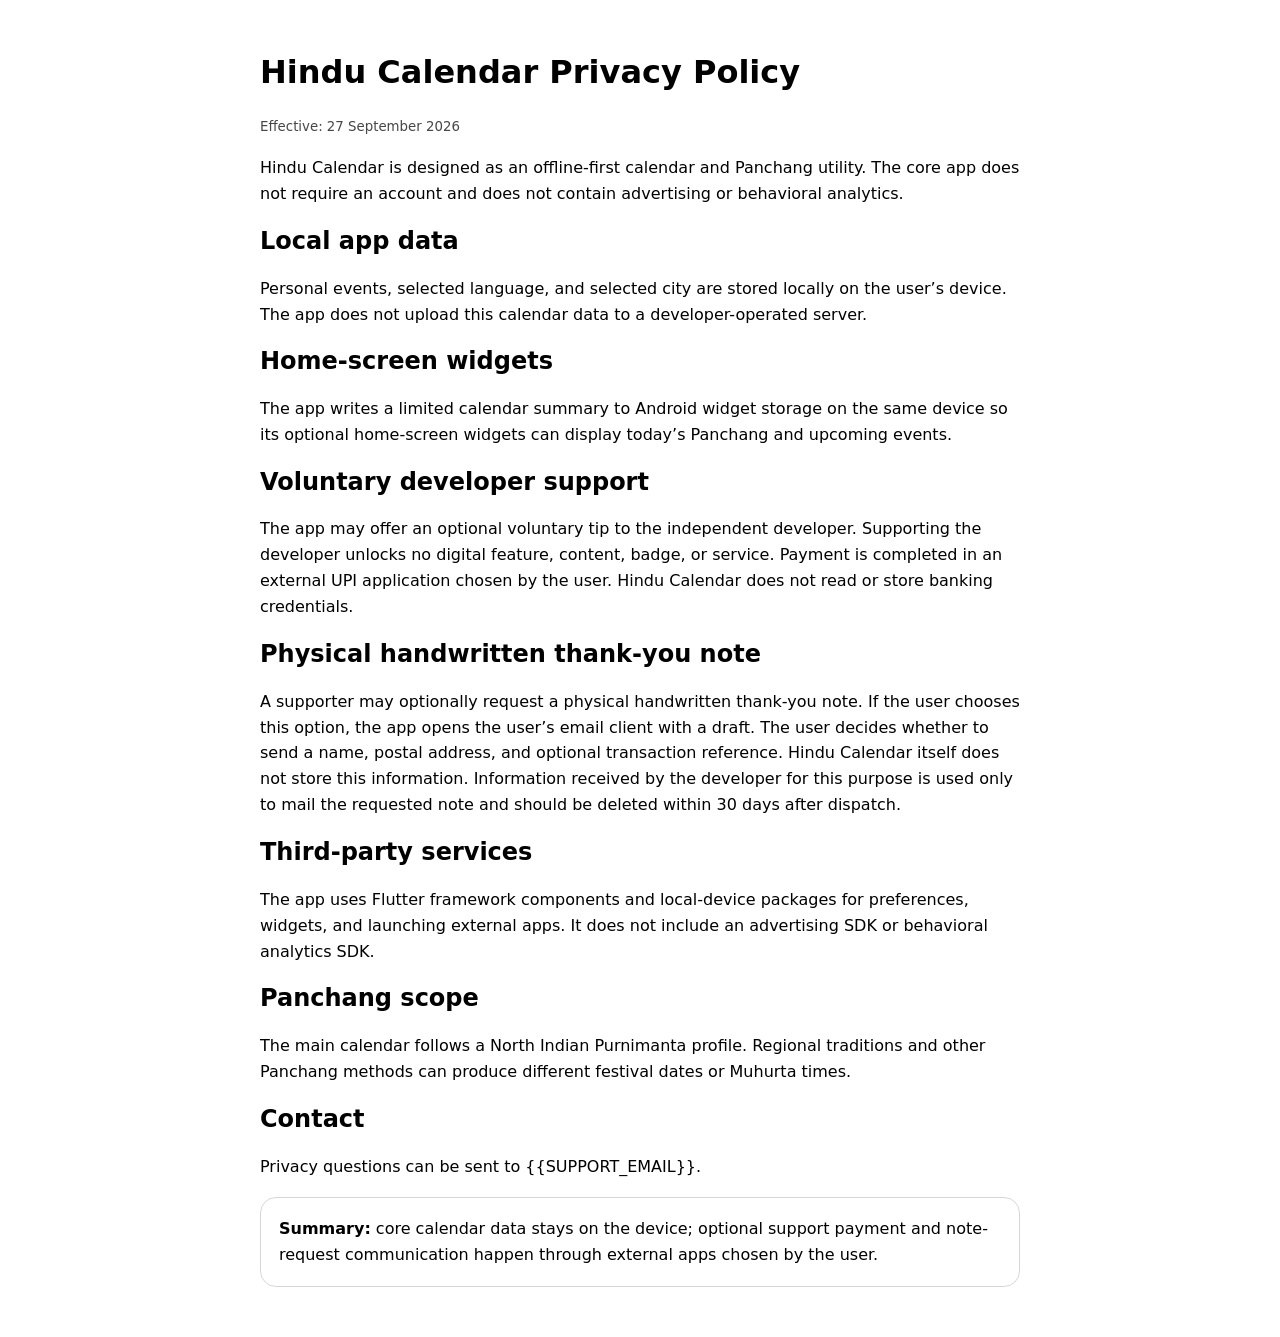
==== store_web/privacy.html @ 85e04443 "Update" ====
<!doctype html>
<html lang="en">
<head>
  <meta charset="utf-8">
  <meta name="viewport" content="width=device-width,initial-scale=1">
  <title>Hindu Calendar – Privacy Policy</title>
  <style>
    :root{color-scheme:light dark}body{font-family:system-ui,-apple-system,sans-serif;max-width:760px;margin:0 auto;padding:32px 20px;line-height:1.62}h1,h2{line-height:1.2}small{opacity:.72}.card{padding:18px;border:1px solid color-mix(in srgb,currentColor 16%,transparent);border-radius:16px;margin:18px 0}a{color:inherit}
  </style>
</head>
<body>
  <h1>Hindu Calendar Privacy Policy</h1>
  <small>Effective: 27 September 2026</small>
  <p>Hindu Calendar is designed as an offline-first calendar and Panchang utility. The core app does not require an account and does not contain advertising or behavioral analytics.</p>

  <h2>Local app data</h2>
  <p>Personal events, selected language, and selected city are stored locally on the user’s device. The app does not upload this calendar data to a developer-operated server.</p>

  <h2>Home-screen widgets</h2>
  <p>The app writes a limited calendar summary to Android widget storage on the same device so its optional home-screen widgets can display today’s Panchang and upcoming events.</p>

  <h2>Voluntary developer support</h2>
  <p>The app may offer an optional voluntary tip to the independent developer. Supporting the developer unlocks no digital feature, content, badge, or service. Payment is completed in an external UPI application chosen by the user. Hindu Calendar does not read or store banking credentials.</p>

  <h2>Physical handwritten thank-you note</h2>
  <p>A supporter may optionally request a physical handwritten thank-you note. If the user chooses this option, the app opens the user’s email client with a draft. The user decides whether to send a name, postal address, and optional transaction reference. Hindu Calendar itself does not store this information. Information received by the developer for this purpose is used only to mail the requested note and should be deleted within 30 days after dispatch.</p>

  <h2>Third-party services</h2>
  <p>The app uses Flutter framework components and local-device packages for preferences, widgets, and launching external apps. It does not include an advertising SDK or behavioral analytics SDK.</p>

  <h2>Panchang scope</h2>
  <p>The main calendar follows a North Indian Purnimanta profile. Regional traditions and other Panchang methods can produce different festival dates or Muhurta times.</p>

  <h2>Contact</h2>
  <p>Privacy questions can be sent to {{SUPPORT_EMAIL}}.</p>

  <div class="card"><strong>Summary:</strong> core calendar data stays on the device; optional support payment and note-request communication happen through external apps chosen by the user.</div>
</body>
</html>
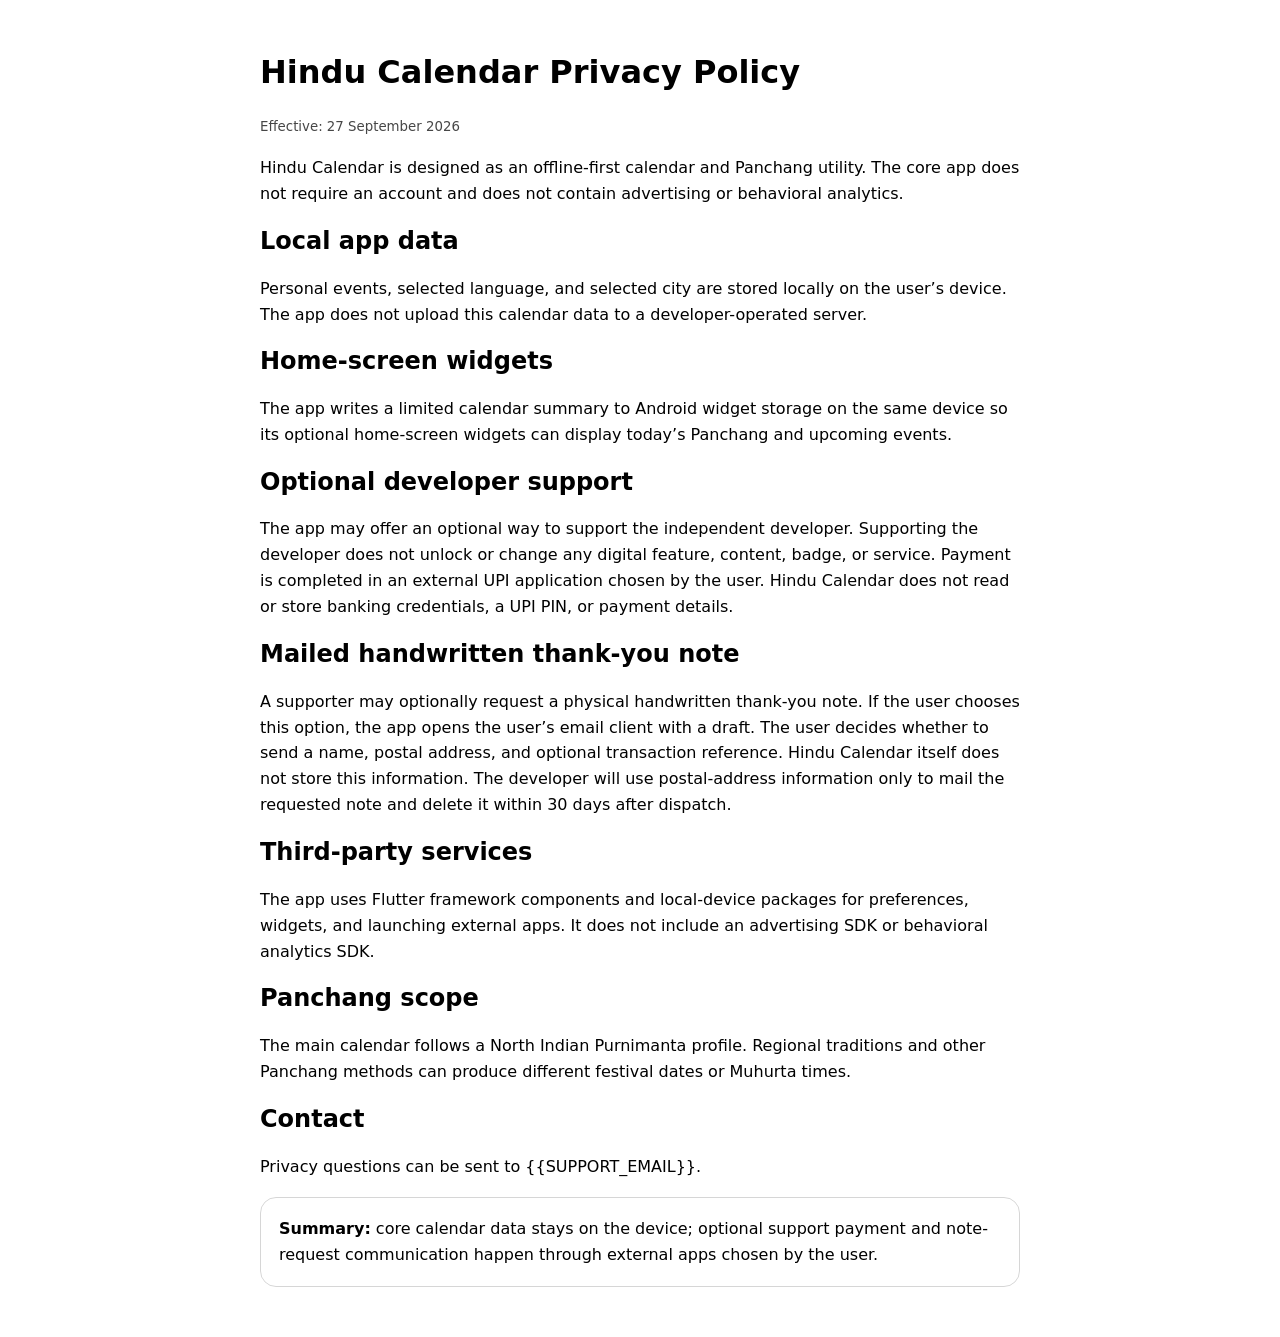
==== commit 37ca8c8e: "Update" ====
--- a/store_web/privacy.html
+++ b/store_web/privacy.html
@@ -19,11 +19,11 @@
   <h2>Home-screen widgets</h2>
   <p>The app writes a limited calendar summary to Android widget storage on the same device so its optional home-screen widgets can display today’s Panchang and upcoming events.</p>
 
-  <h2>Voluntary developer support</h2>
-  <p>The app may offer an optional voluntary tip to the independent developer. Supporting the developer unlocks no digital feature, content, badge, or service. Payment is completed in an external UPI application chosen by the user. Hindu Calendar does not read or store banking credentials.</p>
+  <h2>Optional developer support</h2>
+  <p>The app may offer an optional way to support the independent developer. Supporting the developer does not unlock or change any digital feature, content, badge, or service. Payment is completed in an external UPI application chosen by the user. Hindu Calendar does not read or store banking credentials, a UPI PIN, or payment details.</p>
 
-  <h2>Physical handwritten thank-you note</h2>
-  <p>A supporter may optionally request a physical handwritten thank-you note. If the user chooses this option, the app opens the user’s email client with a draft. The user decides whether to send a name, postal address, and optional transaction reference. Hindu Calendar itself does not store this information. Information received by the developer for this purpose is used only to mail the requested note and should be deleted within 30 days after dispatch.</p>
+  <h2>Mailed handwritten thank-you note</h2>
+  <p>A supporter may optionally request a physical handwritten thank-you note. If the user chooses this option, the app opens the user’s email client with a draft. The user decides whether to send a name, postal address, and optional transaction reference. Hindu Calendar itself does not store this information. The developer will use postal-address information only to mail the requested note and delete it within 30 days after dispatch.</p>
 
   <h2>Third-party services</h2>
   <p>The app uses Flutter framework components and local-device packages for preferences, widgets, and launching external apps. It does not include an advertising SDK or behavioral analytics SDK.</p>
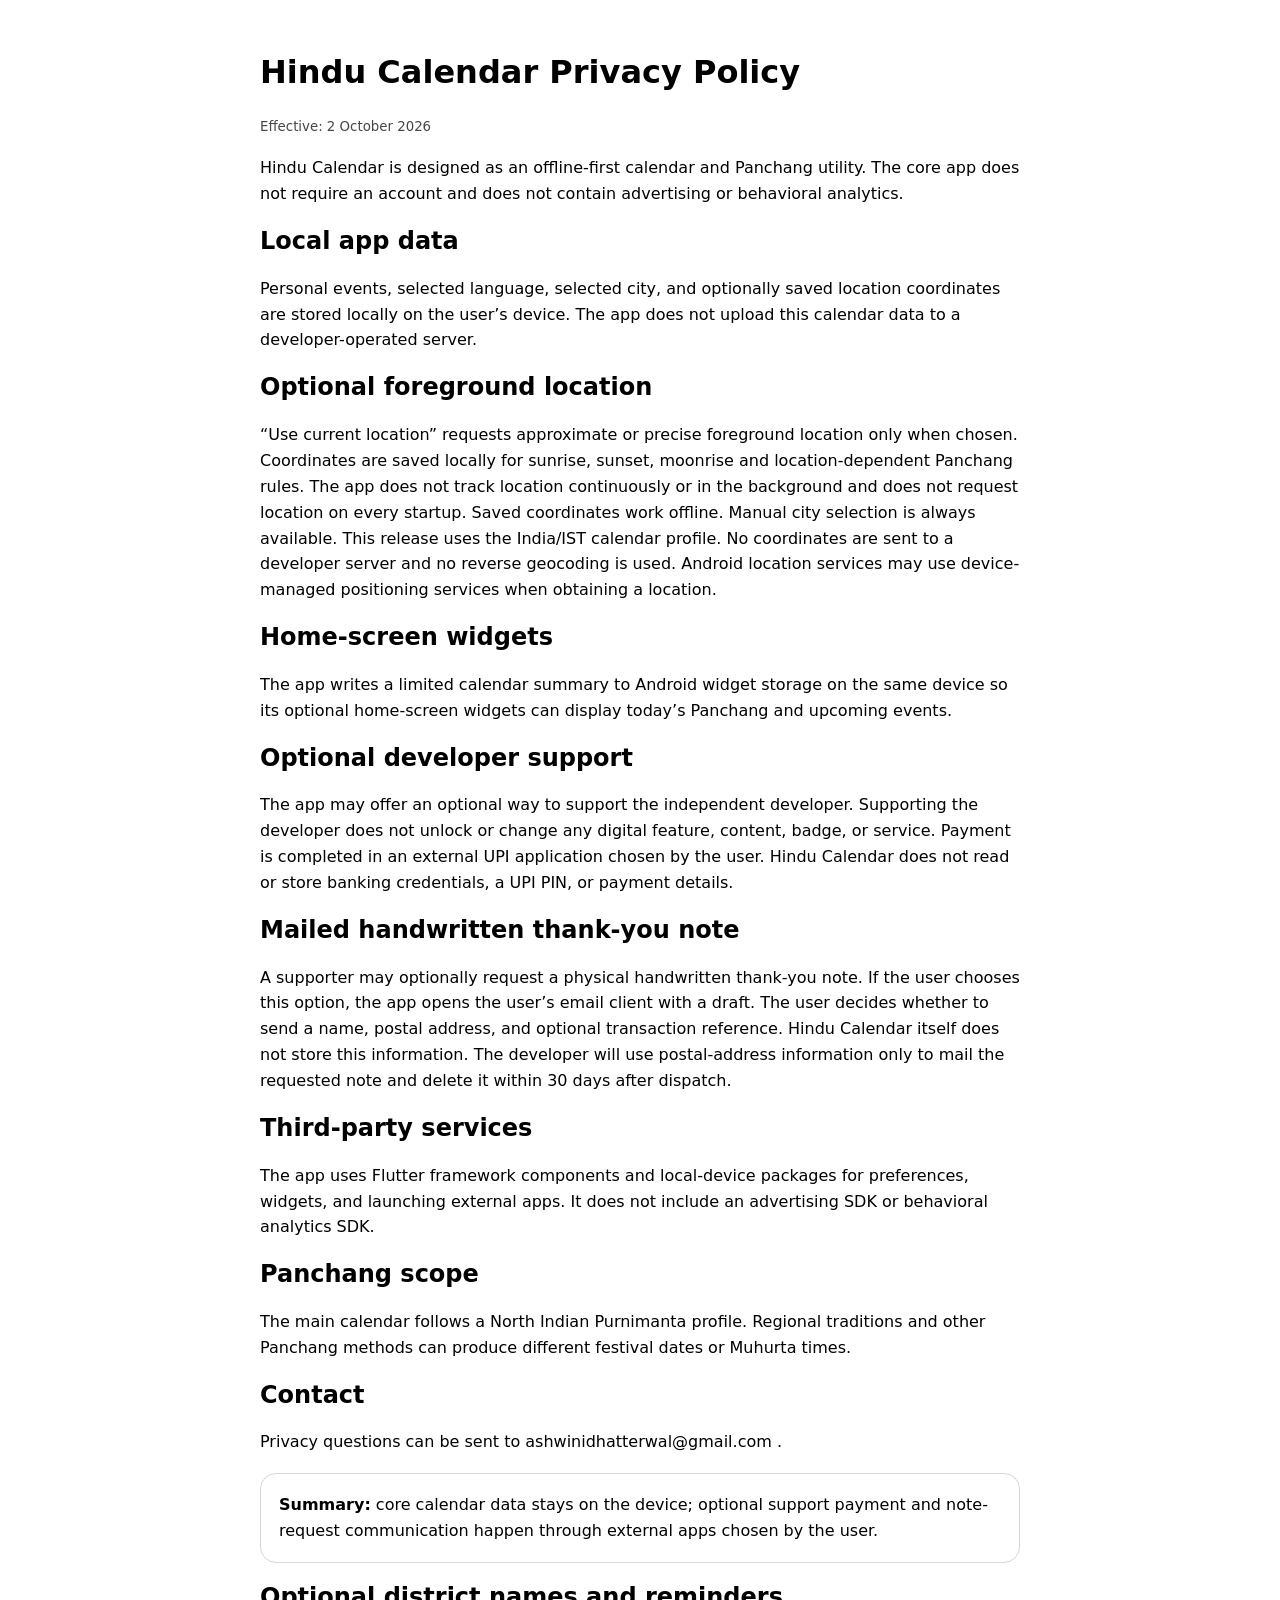
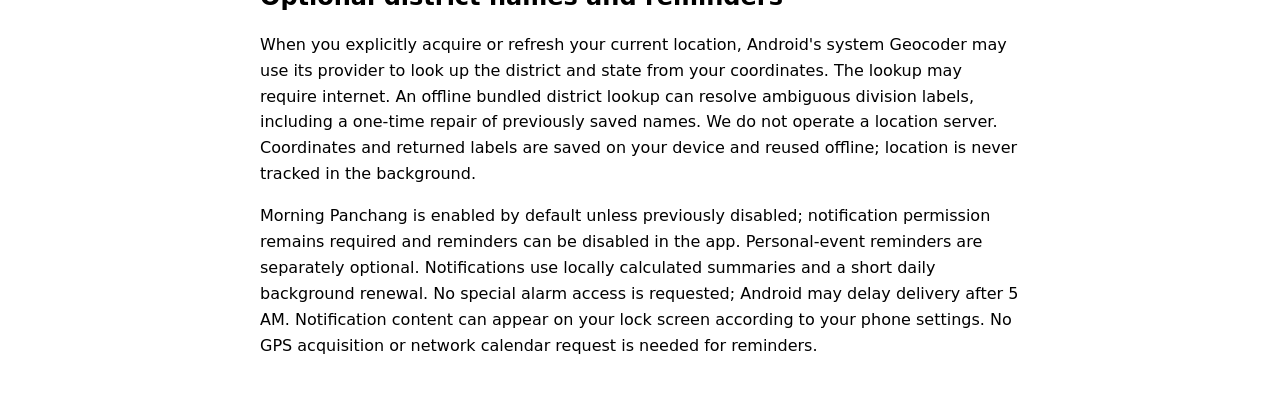
==== commit d70bac40: "Update" ====
--- a/store_web/privacy.html
+++ b/store_web/privacy.html
@@ -10,11 +10,14 @@
 </head>
 <body>
   <h1>Hindu Calendar Privacy Policy</h1>
-  <small>Effective: 27 September 2026</small>
+  <small>Effective: 2 October 2026</small>
   <p>Hindu Calendar is designed as an offline-first calendar and Panchang utility. The core app does not require an account and does not contain advertising or behavioral analytics.</p>
 
   <h2>Local app data</h2>
-  <p>Personal events, selected language, and selected city are stored locally on the user’s device. The app does not upload this calendar data to a developer-operated server.</p>
+  <p>Personal events, selected language, selected city, and optionally saved location coordinates are stored locally on the user’s device. The app does not upload this calendar data to a developer-operated server.</p>
+
+  <h2>Optional foreground location</h2>
+  <p>“Use current location” requests approximate or precise foreground location only when chosen. Coordinates are saved locally for sunrise, sunset, moonrise and location-dependent Panchang rules. The app does not track location continuously or in the background and does not request location on every startup. Saved coordinates work offline. Manual city selection is always available. This release uses the India/IST calendar profile. No coordinates are sent to a developer server and no reverse geocoding is used. Android location services may use device-managed positioning services when obtaining a location.</p>
 
   <h2>Home-screen widgets</h2>
   <p>The app writes a limited calendar summary to Android widget storage on the same device so its optional home-screen widgets can display today’s Panchang and upcoming events.</p>
@@ -32,8 +35,9 @@
   <p>The main calendar follows a North Indian Purnimanta profile. Regional traditions and other Panchang methods can produce different festival dates or Muhurta times.</p>
 
   <h2>Contact</h2>
-  <p>Privacy questions can be sent to {{SUPPORT_EMAIL}}.</p>
+  <p>Privacy questions can be sent to ashwinidhatterwal@gmail.com .</p>
 
   <div class="card"><strong>Summary:</strong> core calendar data stays on the device; optional support payment and note-request communication happen through external apps chosen by the user.</div>
+<section><h2>Optional district names and reminders</h2><p>When you explicitly acquire or refresh your current location, Android's system Geocoder may use its provider to look up the district and state from your coordinates. The lookup may require internet. An offline bundled district lookup can resolve ambiguous division labels, including a one-time repair of previously saved names. We do not operate a location server. Coordinates and returned labels are saved on your device and reused offline; location is never tracked in the background.</p><p>Morning Panchang is enabled by default unless previously disabled; notification permission remains required and reminders can be disabled in the app. Personal-event reminders are separately optional. Notifications use locally calculated summaries and a short daily background renewal. No special alarm access is requested; Android may delay delivery after 5 AM. Notification content can appear on your lock screen according to your phone settings. No GPS acquisition or network calendar request is needed for reminders.</p></section>
 </body>
 </html>
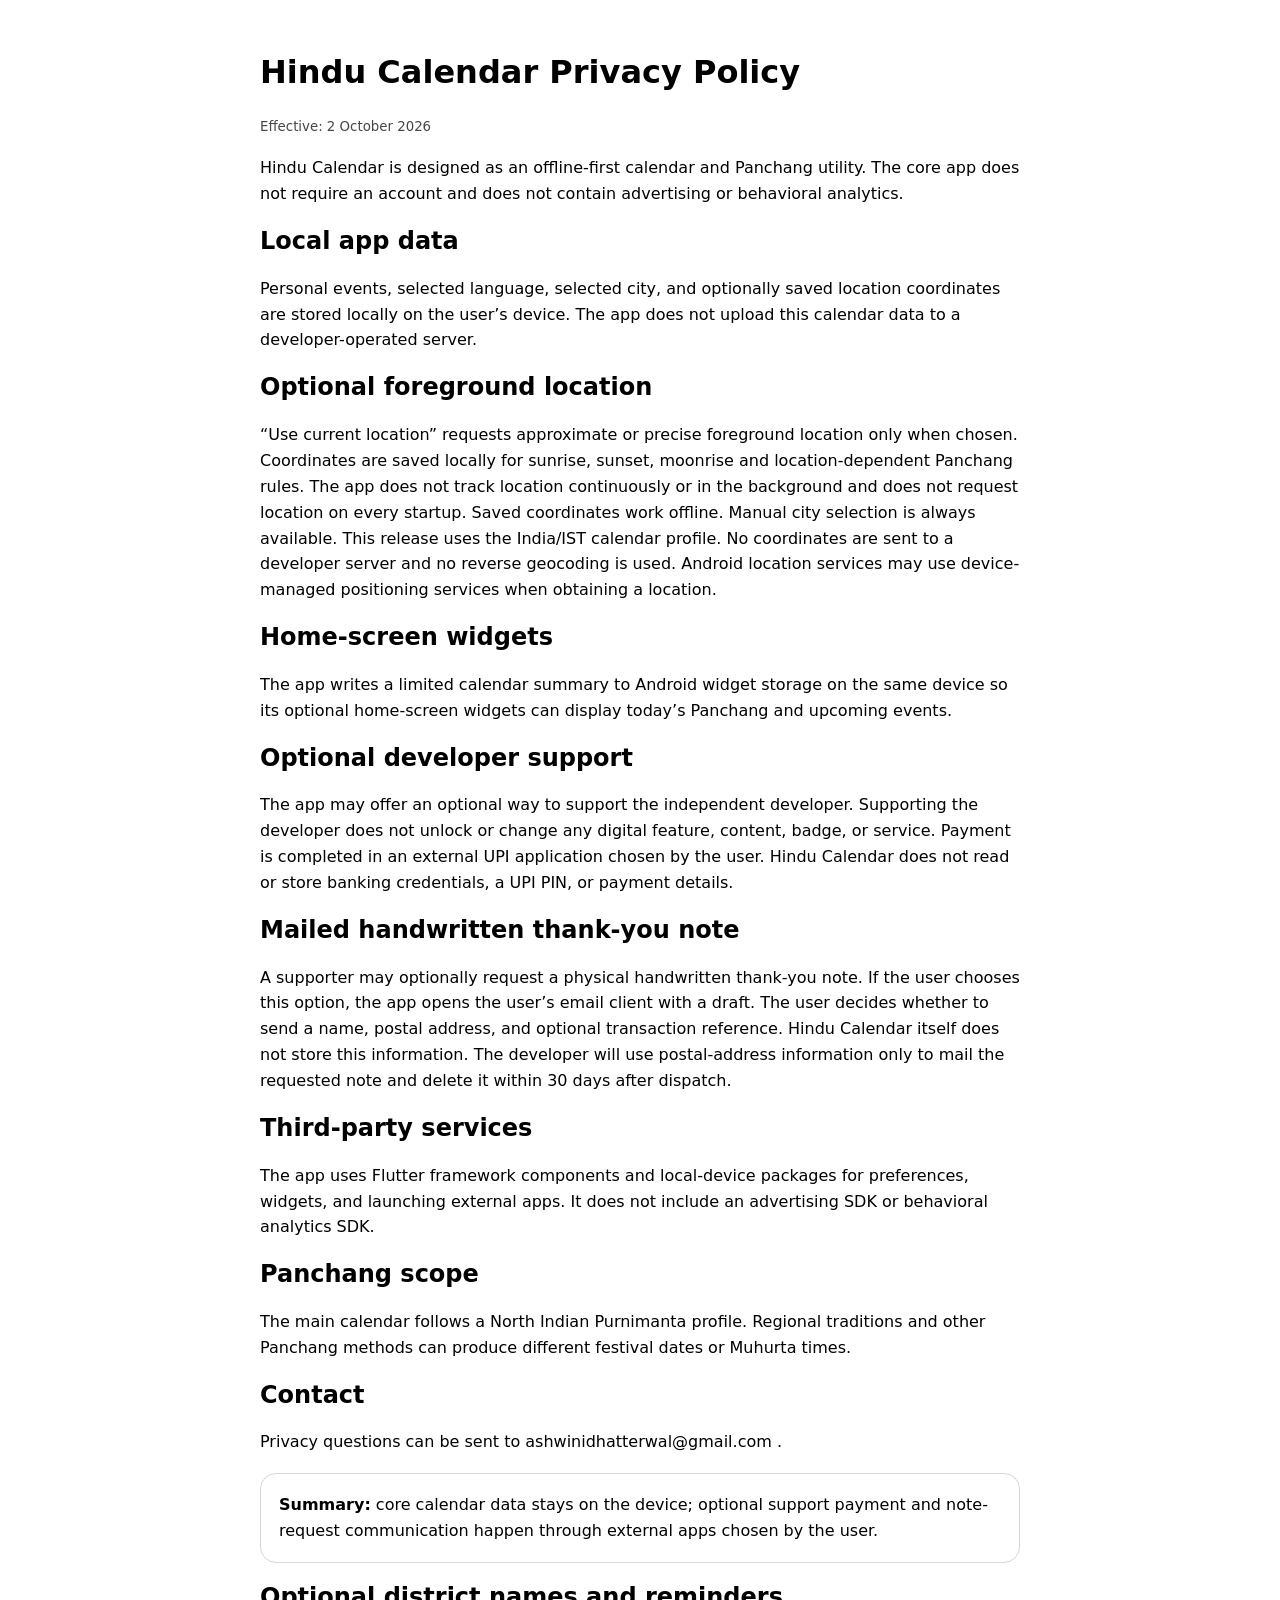
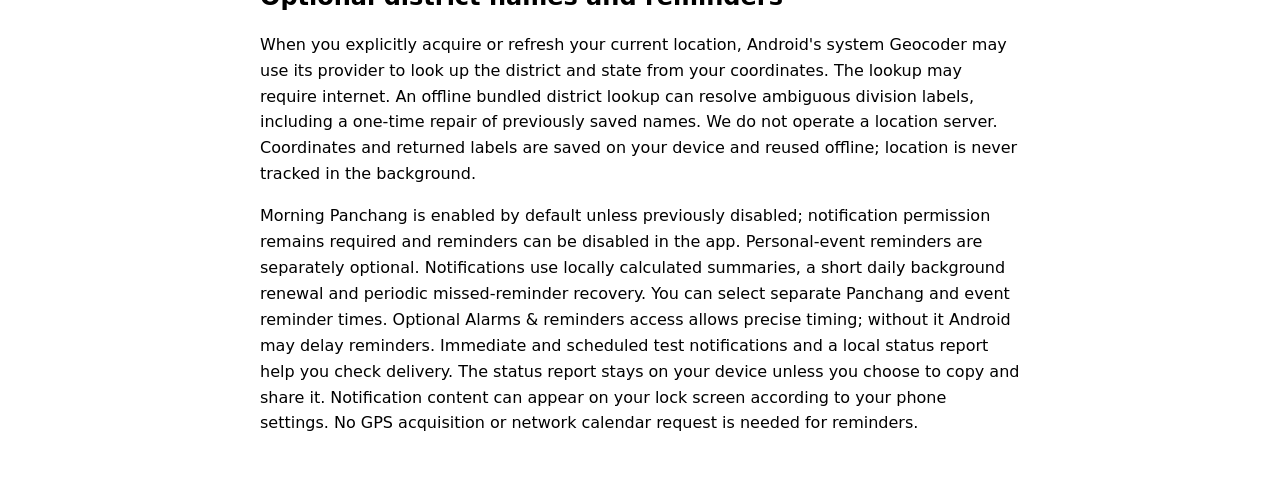
==== commit 0f1eb22f: "Update" ====
--- a/store_web/privacy.html
+++ b/store_web/privacy.html
@@ -38,6 +38,6 @@
   <p>Privacy questions can be sent to ashwinidhatterwal@gmail.com .</p>
 
   <div class="card"><strong>Summary:</strong> core calendar data stays on the device; optional support payment and note-request communication happen through external apps chosen by the user.</div>
-<section><h2>Optional district names and reminders</h2><p>When you explicitly acquire or refresh your current location, Android's system Geocoder may use its provider to look up the district and state from your coordinates. The lookup may require internet. An offline bundled district lookup can resolve ambiguous division labels, including a one-time repair of previously saved names. We do not operate a location server. Coordinates and returned labels are saved on your device and reused offline; location is never tracked in the background.</p><p>Morning Panchang is enabled by default unless previously disabled; notification permission remains required and reminders can be disabled in the app. Personal-event reminders are separately optional. Notifications use locally calculated summaries and a short daily background renewal. No special alarm access is requested; Android may delay delivery after 5 AM. Notification content can appear on your lock screen according to your phone settings. No GPS acquisition or network calendar request is needed for reminders.</p></section>
+<section><h2>Optional district names and reminders</h2><p>When you explicitly acquire or refresh your current location, Android's system Geocoder may use its provider to look up the district and state from your coordinates. The lookup may require internet. An offline bundled district lookup can resolve ambiguous division labels, including a one-time repair of previously saved names. We do not operate a location server. Coordinates and returned labels are saved on your device and reused offline; location is never tracked in the background.</p><p>Morning Panchang is enabled by default unless previously disabled; notification permission remains required and reminders can be disabled in the app. Personal-event reminders are separately optional. Notifications use locally calculated summaries, a short daily background renewal and periodic missed-reminder recovery. You can select separate Panchang and event reminder times. Optional Alarms & reminders access allows precise timing; without it Android may delay reminders. Immediate and scheduled test notifications and a local status report help you check delivery. The status report stays on your device unless you choose to copy and share it. Notification content can appear on your lock screen according to your phone settings. No GPS acquisition or network calendar request is needed for reminders.</p></section>
 </body>
 </html>
